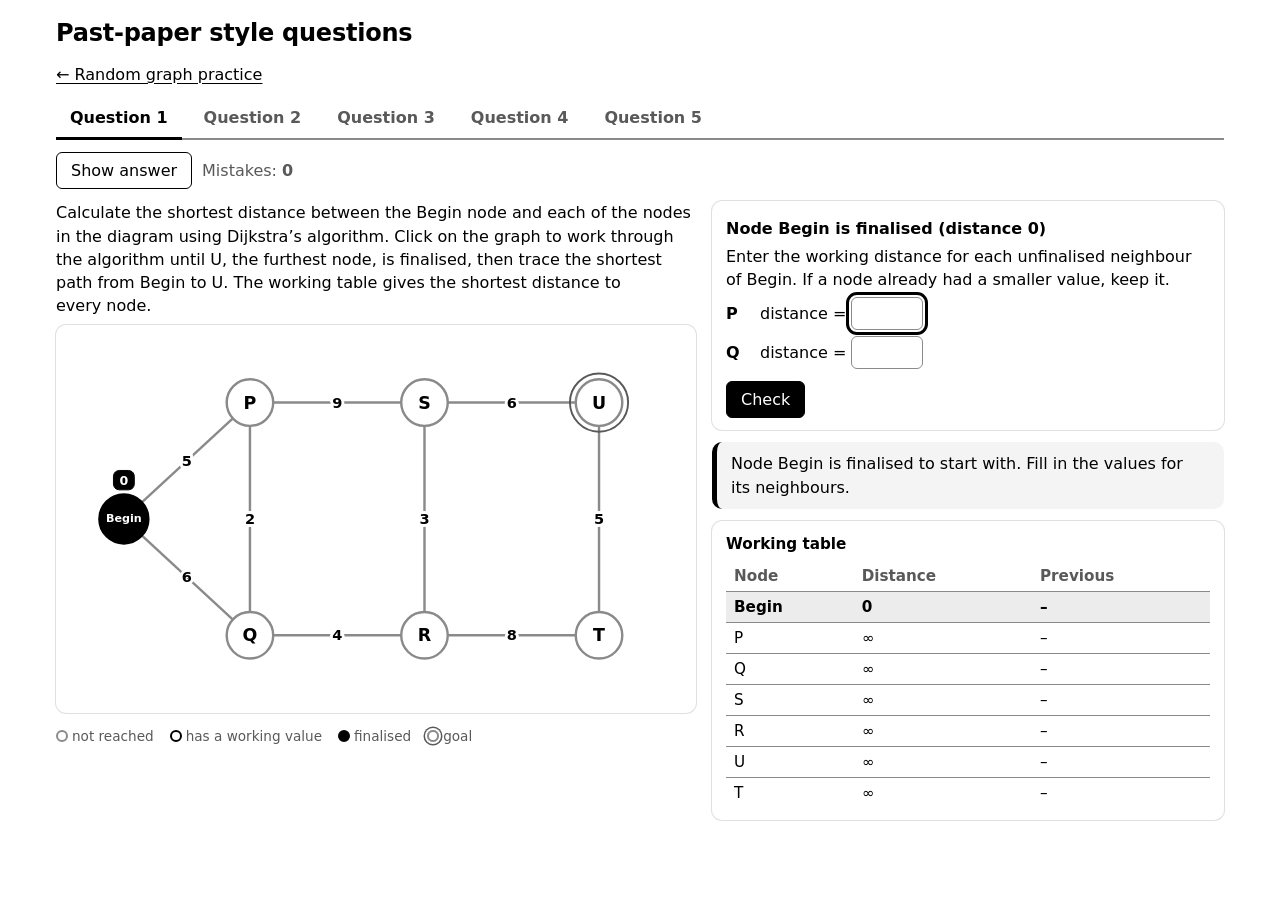
==== questions.html @ 6a15cb35 "Add 5 past-paper style questions using the interactive game Co-Authored-By: Claude Sonnet 5.5 <norep" ====
<!doctype html>
<html lang="en">
<head>
  <meta charset="utf-8">
  <meta name="viewport" content="width=device-width, initial-scale=1">
  <title>Past-paper style questions: Dijkstra &amp; A*</title>
  <link rel="stylesheet" href="style.css">
</head>
<body>
  <header>
    <h1>Past-paper style questions</h1>
    <p class="sub"><a href="index.html">&larr; Random graph practice</a></p>
    <div class="tabs" id="qtabs" role="tablist" aria-label="Question"></div>
  </header>

  <div class="toolbar">
    <button id="btnReveal" type="button" class="secondary">Show answer</button>
    <span class="mistakes">Mistakes: <strong id="mistakes">0</strong></span>
  </div>

  <main>
    <section class="left" aria-label="Graph">
      <p id="question" class="question"></p>
      <svg id="graph" role="group" aria-label="Graph"></svg>
      <ul class="legend" id="legend"></ul>
    </section>

    <section class="right" aria-label="Working">
      <div id="task" class="card"></div>
      <div id="feedback" class="feedback" role="status" aria-live="polite"></div>
      <div id="tableWrap" class="card"></div>
    </section>
  </main>

  <script src="logic.js"></script>
  <script src="questions-data.js"></script>
  <script src="questions.js"></script>
  <script src="app.js"></script>
</body>
</html>
---- style.css ----
:root {
  --bg: #fff; --card: #fff; --text: #000; --muted: #595959; --line: #8a8a8a;
  --accent: #000; --accent-text: #fff;
  --work: #fff; --work-stroke: #000;
  --final: #000; --final-stroke: #000; --final-text: #fff; --final-row: #ececec;
  --bad: #000; --bad-bg: #ececec; --ok: #000; --ok-bg: #fff; --info-bg: #f4f4f4;
  --path: #000;
  --ease-out: cubic-bezier(0.23, 1, 0.32, 1);
  --shadow: 0 0 0 1px rgba(0,0,0,.12);
}
@media (prefers-color-scheme: dark) {
  :root {
    --bg: #000; --card: #000; --text: #fff; --muted: #a8a8a8; --line: #767676;
    --accent: #fff; --accent-text: #000;
    --work: #000; --work-stroke: #fff;
    --final: #fff; --final-stroke: #fff; --final-text: #000; --final-row: #222;
    --bad: #fff; --bad-bg: #222; --ok: #fff; --ok-bg: #000; --info-bg: #161616;
    --path: #fff;
    --shadow: 0 0 0 1px rgba(255,255,255,.18);
  }
}
* { box-sizing: border-box; }
body { -webkit-font-smoothing: antialiased; -webkit-tap-highlight-color: transparent; margin: 0; background: var(--bg); color: var(--text); font: 16px/1.45 system-ui, "Segoe UI", sans-serif; }
header, .toolbar, main { max-width: 1200px; margin: 0 auto; padding: 0 16px; }
header { padding-top: 16px; }
h1 { margin: 0 0 12px; font-size: 1.5rem; letter-spacing: -.01em; text-wrap: balance; }
.sub { margin: 2px 0 12px; color: var(--muted); text-wrap: pretty; }
.sub a { color: var(--accent); text-underline-offset: 3px; }

.tabs { display: flex; gap: 8px; border-bottom: 2px solid var(--line); }
.tabs button { border: 0; background: none; color: var(--muted); padding: 8px 14px; font: inherit; font-weight: 600; cursor: pointer; border-bottom: 3px solid transparent; margin-bottom: -2px; border-radius: 6px 6px 0 0; transition: color 160ms var(--ease-out), border-color 160ms var(--ease-out), background-color 160ms var(--ease-out); }
@media (hover: hover) and (pointer: fine) { .tabs button:hover { color: var(--text); background: color-mix(in srgb, var(--accent) 8%, transparent); } }
.tabs button:active { background: color-mix(in srgb, var(--accent) 14%, transparent); }
.tabs button[aria-selected="true"] { color: var(--accent); border-bottom-color: var(--accent); }

.toolbar { display: flex; flex-wrap: wrap; gap: 10px; align-items: center; padding-top: 12px; padding-bottom: 12px; }
button { font: inherit; border-radius: 6px; border: 1px solid var(--accent); background: var(--accent); color: var(--accent-text); padding: 6px 14px; cursor: pointer; transition: transform 160ms var(--ease-out), background-color 160ms var(--ease-out), color 160ms var(--ease-out), opacity 160ms var(--ease-out); }
button:active:not(:disabled) { transform: scale(0.97); }
@media (hover: hover) and (pointer: fine) {
  button:not(.secondary):not(:disabled):hover { background: color-mix(in srgb, var(--accent) 88%, var(--text)); }
  button.secondary:not(:disabled):hover { background: color-mix(in srgb, var(--accent) 10%, transparent); }
}
button.secondary { background: transparent; color: var(--accent); }
button:disabled { opacity: .5; cursor: not-allowed; }
button:focus-visible, input:focus-visible, .node:focus-visible { outline: 3px solid var(--path); outline-offset: 2px; }
.seedform { display: flex; gap: 6px; align-items: center; margin-left: auto; }
.mistakes { color: var(--muted); font-variant-numeric: tabular-nums; }
input[type=text] { font: inherit; padding: 4px 6px; border: 1px solid var(--line); border-radius: 6px; background: var(--card); color: var(--text); width: 4.5em; transition: border-color 160ms var(--ease-out), background-color 160ms var(--ease-out); font-variant-numeric: tabular-nums; }
.seedform input { width: 6em; }
input.ok { border: 2px solid var(--ok); padding: 3px 5px; }
input.bad { border: 2px dashed var(--bad); background: var(--bad-bg); padding: 3px 5px; }

main { display: grid; grid-template-columns: minmax(0, 1.25fr) minmax(0, 1fr); gap: 16px; padding-bottom: 32px; align-items: start; }
@media (max-width: 900px) { main { grid-template-columns: 1fr; } }
.card { background: var(--card); border-radius: 10px; padding: 12px 14px; margin-bottom: 12px; box-shadow: var(--shadow); }
.question { margin: 0 0 8px; }
#graph { width: 100%; height: auto; background: var(--card); border-radius: 10px; box-shadow: var(--shadow); touch-action: manipulation; }

/* graph parts */
.edge { stroke: var(--line); stroke-width: 2.5; }
.edge.onpath { stroke: var(--path); stroke-width: 6; }
.wlabel { font-size: 15px; font-weight: 600; fill: var(--text); text-anchor: middle; dominant-baseline: central; paint-order: stroke; stroke: var(--card); stroke-width: 6px; stroke-linejoin: round; }
.node circle.body { fill: var(--card); stroke: var(--line); stroke-width: 2.5; }
.node.working circle.body { fill: var(--work); stroke: var(--work-stroke); }
.node.final circle.body { fill: var(--final); stroke: var(--final-stroke); }
.node.final .nlabel { fill: var(--final-text); }
.node.onpath circle.body { stroke: var(--path); stroke-width: 5; }
.node.current circle.body { stroke-width: 5; }
.node.wrong circle.body { fill: var(--bad-bg); stroke: var(--bad); stroke-width: 5; stroke-dasharray: 7 5; }
.node circle.goalring { fill: none; stroke: var(--muted); stroke-width: 2; }
.node.clickable { cursor: pointer; }
.node circle.body { transition: stroke 160ms var(--ease-out), fill 160ms var(--ease-out), stroke-width 160ms var(--ease-out); }
@media (hover: hover) and (pointer: fine) { .node.clickable:hover circle.body { stroke: var(--accent); stroke-width: 4; } }
.node.clickable:active circle.body { stroke: var(--accent); stroke-width: 5; }
.node.wrong { animation: shake 300ms var(--ease-out); }
@keyframes shake { 20% { transform: translateX(-4px); } 50% { transform: translateX(4px); } 80% { transform: translateX(-2px); } }
.nlabel { font-size: 18px; font-weight: 700; fill: var(--text); text-anchor: middle; dominant-baseline: central; pointer-events: none; }
.nlabel.small { font-size: 14px; }
.nlabel.tiny { font-size: 11.5px; }
.hlabel { font-size: 13px; fill: var(--muted); text-anchor: middle; pointer-events: none; paint-order: stroke; stroke: var(--card); stroke-width: 4px; }
.badge rect { fill: var(--work); stroke: var(--work-stroke); }
.badge.final rect { fill: var(--final); stroke: var(--final-stroke); }
.badge.final text { fill: var(--final-text); }
.badge text { font-size: 13px; font-weight: 700; fill: var(--text); text-anchor: middle; dominant-baseline: central; }

.legend { list-style: none; display: flex; flex-wrap: wrap; gap: 6px 16px; padding: 0; margin: 8px 0 0; color: var(--muted); font-size: .85rem; }
.legend i { display: inline-block; width: 12px; height: 12px; border-radius: 50%; border: 2px solid var(--line); vertical-align: -1px; margin-right: 4px; }
.legend i.w { background: var(--work); border-color: var(--work-stroke); }
.legend i.f { background: var(--final); border-color: var(--final-stroke); }
.legend i.g { box-shadow: 0 0 0 2px var(--card), 0 0 0 3.5px var(--muted); }

/* task + feedback */
.task-title { margin: 0 0 6px; font-weight: 700; }
.task p { margin: 4px 0; }
.upd .row { display: flex; flex-wrap: wrap; gap: 6px 10px; align-items: center; margin: 6px 0; }
.upd .row b { min-width: 1.5em; }
.upd .row span { color: var(--muted); }
.upd button, .costform button { margin-top: 6px; }
.feedback:empty { display: none; }
.question, .feedback, .task p { text-wrap: pretty; }
.feedback { border-radius: 10px; padding: 10px 14px; margin-bottom: 12px; border-left: 5px solid; }
.feedback ul { margin: 4px 0 0; padding-left: 20px; }
.feedback.ok { background: var(--ok-bg); border-color: var(--ok); }
.feedback.bad { background: var(--bad-bg); border-color: var(--bad); border-left-style: double; border-left-width: 7px; }
.feedback.info { background: var(--info-bg); border-color: var(--accent); }

table { font-variant-numeric: tabular-nums; width: 100%; border-collapse: collapse; font-size: .95rem; }
caption { text-align: left; font-weight: 700; padding-bottom: 6px; }
th, td { text-align: left; padding: 4px 8px; border-bottom: 1px solid var(--line); }
th { color: var(--muted); font-weight: 600; }
tr:last-child td { border-bottom: 0; }
tr.finalised td { background: var(--final-row); font-weight: 600; }
.empty { color: var(--muted); margin: 0; }

@media (prefers-reduced-motion: reduce) {
  *, *::before, *::after { transition-duration: 0.01ms !important; animation: none !important; }
  button:active:not(:disabled) { transform: none; }
}
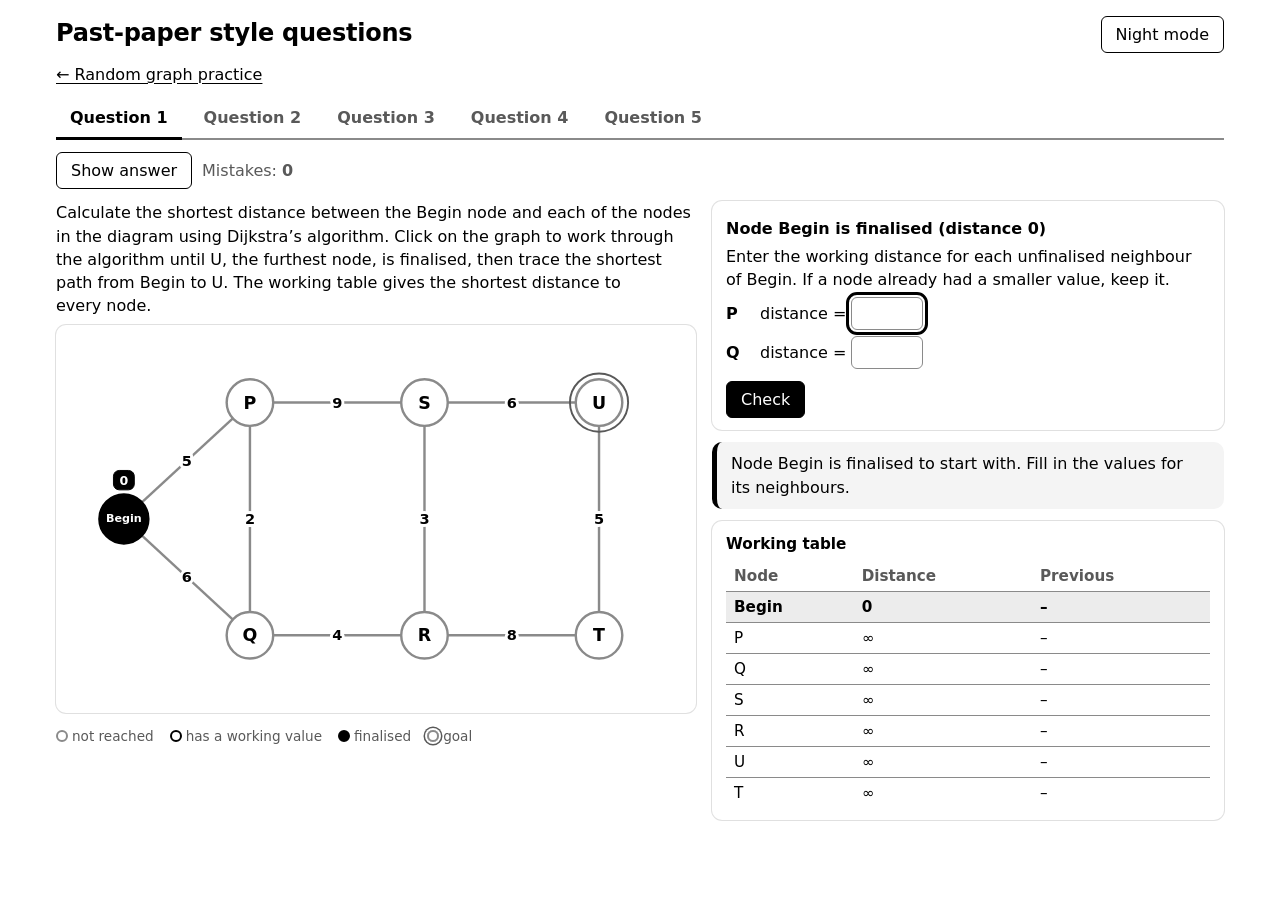
==== commit ab65ca7c: "Add day/night toggle, defaulting to day mode Co-Authored-By: Claude Sonnet 5.5 <noreply@anthropic.co" ====
--- a/questions.html
+++ b/questions.html
@@ -5,9 +5,11 @@
   <meta name="viewport" content="width=device-width, initial-scale=1">
   <title>Past-paper style questions: Dijkstra &amp; A*</title>
   <link rel="stylesheet" href="style.css">
+  <script src="theme.js"></script>
 </head>
 <body>
   <header>
+    <button id="themeToggle" type="button" class="secondary theme-toggle"></button>
     <h1>Past-paper style questions</h1>
     <p class="sub"><a href="index.html">&larr; Random graph practice</a></p>
     <div class="tabs" id="qtabs" role="tablist" aria-label="Question"></div>
--- a/style.css
+++ b/style.css
@@ -7,9 +7,9 @@
   --path: #000;
   --ease-out: cubic-bezier(0.23, 1, 0.32, 1);
   --shadow: 0 0 0 1px rgba(0,0,0,.12);
+  color-scheme: light;
 }
-@media (prefers-color-scheme: dark) {
-  :root {
+:root[data-theme="dark"] {
     --bg: #000; --card: #000; --text: #fff; --muted: #a8a8a8; --line: #767676;
     --accent: #fff; --accent-text: #000;
     --work: #000; --work-stroke: #fff;
@@ -17,12 +17,13 @@
     --bad: #fff; --bad-bg: #222; --ok: #fff; --ok-bg: #000; --info-bg: #161616;
     --path: #fff;
     --shadow: 0 0 0 1px rgba(255,255,255,.18);
-  }
+    color-scheme: dark;
 }
 * { box-sizing: border-box; }
 body { -webkit-font-smoothing: antialiased; -webkit-tap-highlight-color: transparent; margin: 0; background: var(--bg); color: var(--text); font: 16px/1.45 system-ui, "Segoe UI", sans-serif; }
 header, .toolbar, main { max-width: 1200px; margin: 0 auto; padding: 0 16px; }
-header { padding-top: 16px; }
+header { padding-top: 16px; position: relative; }
+.theme-toggle { position: absolute; top: 16px; right: 16px; }
 h1 { margin: 0 0 12px; font-size: 1.5rem; letter-spacing: -.01em; text-wrap: balance; }
 .sub { margin: 2px 0 12px; color: var(--muted); text-wrap: pretty; }
 .sub a { color: var(--accent); text-underline-offset: 3px; }
